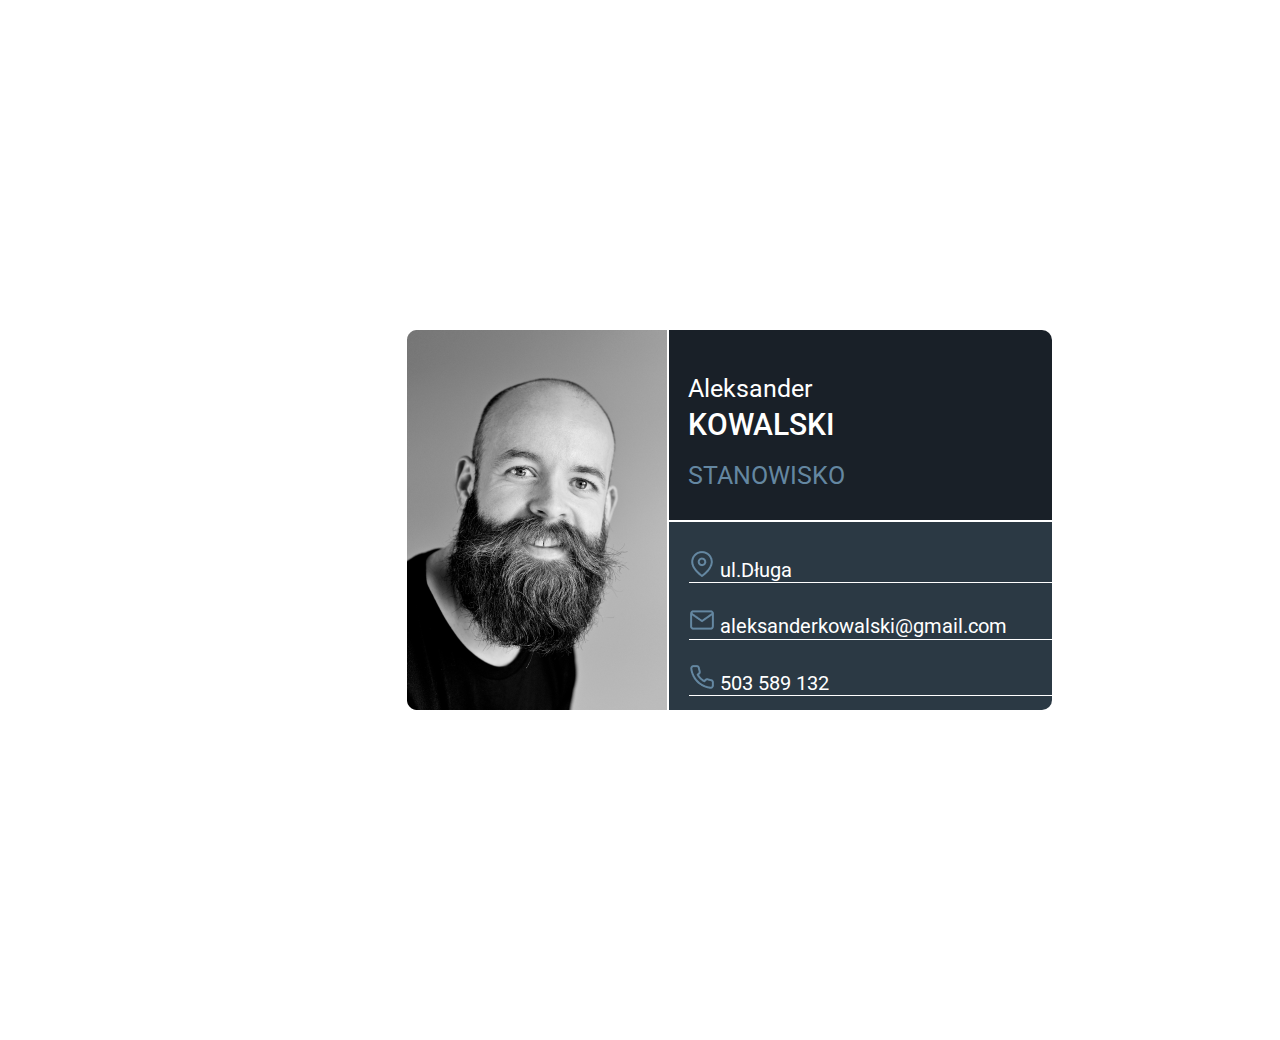
==== Lesson1_business-card/index.html @ 0738c22d "Lesson1 - Add directory with files" ====
<!DOCTYPE html>
<html lang="en">
  <head>
    <meta charset="UTF-8">
    <title>Business card</title>
    <link rel="stylesheet" href="styles.css">
    <link rel="preconnect" href="https://fonts.googleapis.com">
    <link rel="preconnect" href="https://fonts.gstatic.com" crossorigin>
    <link href="https://fonts.googleapis.com/css2?family=Roboto:wght@400;500&display=swap" rel="stylesheet">
  </head>
  <body>
    <div class="page">
      <div class="business-card">
        <div class="photo-section">
          <img src="Photo.png">
        </div>
        <div class="personal-data">
          <div class="name-data">
            <div class="name-surname">
              <div class="text name">Aleksander</div>
              <div class="text surname">KOWALSKI</div>
            </div>
            <div class="work">STANOWISKO</div>
          </div>
          <div class="text contact-data">
            <div class="street">
              <span><img src="map-pin.png"></span>
              <span class="street-data">ul.Długa</span>
            </div>
            <div class="email">
              <span><img src="mail.png"></span>
              <span class="email-data">aleksanderkowalski@gmail.com</span>
            </div>
            <div class="phone">
              <span><img src="phone.png"></span>
              <span class="phone-data">503 589 132</span>
            </div>
          </div>
        </div>
      </div>
    </div>
  </body>
</html>
---- Lesson1_business-card/styles.css ----
.page{
    width: 1440px;
    height: 1024px;
    top: -513px;
    left: -125px;
    gap: 0px;
    border-radius: 20px 0px 0px 0px;
    opacity: 0px;    
    display: flex;
    justify-content: center;
    align-items: center;
}

.business-card{
    width: 643px;
    height: 380px;
    top: -513px;
    left: -125px;
    gap: 0px;
    border-radius: 20px 0px 0px 0px;
    opacity: 0px;
    display: flex;
}

.photo-section{
    width: 260px;
    height: 380px;
    top: 322px;
    left: 399px;
    gap: 0px;
    opacity: 0px;  
    border-right: solid 2px white;
}

.personal-data{
    width: 383px;
    height: 380px;
    top: 322px;
    left: 659px;
    gap: 0px;
    opacity: 0px;  
    display: flex;  
    flex-direction: column;
}

.name-data{
    width: 383px;
    height: 190px;
    /* padding: 44px 206px 35px 19px; okomentowane bo chce o nie zapytac*/
    gap: 0px;
    border-radius: 0px 10px 0px 0px;
    opacity: 0px; 
    background-color: #192028;
    border-bottom: solid 1px white;
    display: flex;
    flex-direction: column;
}

.contact-data{
    width: 363px;
    height: 132px;
    top: 190px;
    /* padding: 29px 0px 29px 20px; okomentowane bo chce o nie zapytac*/
    border-radius: 0px 0px 10px 0px;
    opacity: 0px;
    background-color: #2B3944;
    font-size: 20px;
    line-height: 23.44px;
    border-top: solid 1px white;
    display: flex;
    flex-direction: column;
    padding: 29px 0px 27px 20px;
    gap: 24px;
    color: #FFFFFF;
    font-weight: 400;
}

.name-surname{
    margin: 44px 0px 0px 19px;
    gap: 4px;
    opacity: 0px;
    display: flex;
    flex-direction: column;
    gap: 4px;
}
.name{
    font-size: 25px;
    line-height: 29.3px;
    width: 147px;
    color: #FFFFFF;
    font-weight: 400;
}

.surname{
    font-size: 30px;
    font-weight: 500;
    line-height: 35.16px;
    color: #FFFFFF;
}

.work{
    width: 157px;
    height: 29px;
    opacity: 0px;
    font-size: 25px;
    line-height: 29.3px;
    margin: 0px 0px 19px;
    color: #6487A1; 
    font-family: Roboto;
    text-align: left;   
    font-weight: 400;
    padding: 19px 206px 0px 19px;
}

.text{
    font-family: Roboto;
    text-align: left;   
}

/*podkreslenie tylko do konca tekstu
 .street-data, .email-data, .phone-data{
    border-bottom: solid 1px white;
} */

.street, .email, .phone{
    border-bottom: solid 1px white;
}
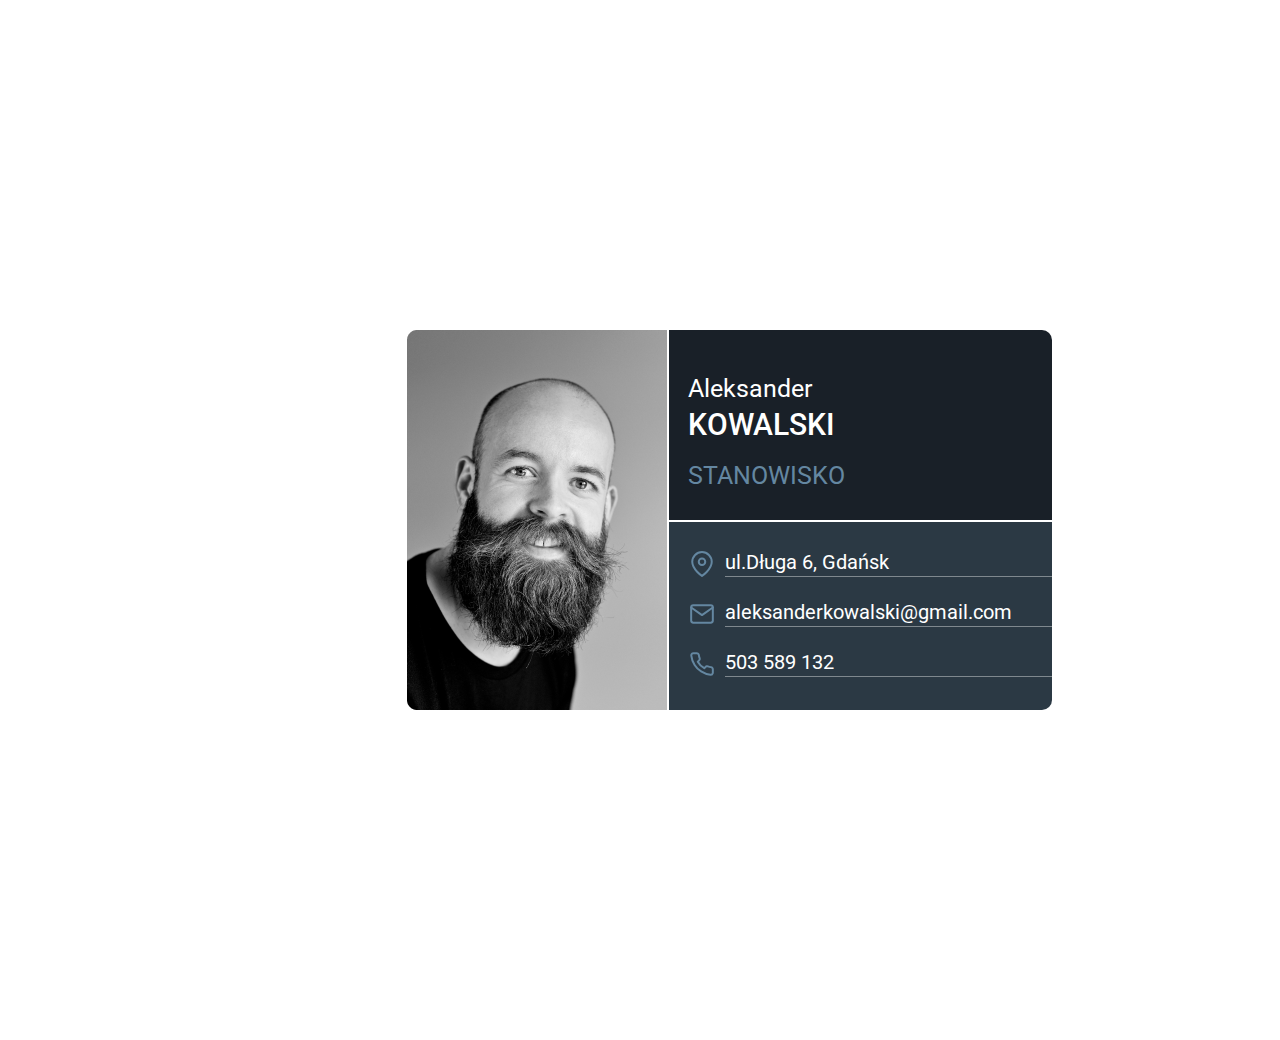
==== commit 189208cb: "fix html & css file" ====
--- a/Lesson1_business-card/index.html
+++ b/Lesson1_business-card/index.html
@@ -20,20 +20,25 @@
               <div class="text name">Aleksander</div>
               <div class="text surname">KOWALSKI</div>
             </div>
-            <div class="work">STANOWISKO</div>
+            <div class="text work">STANOWISKO</div>
           </div>
           <div class="text contact-data">
             <div class="street">
-              <span><img src="map-pin.png"></span>
-              <span class="street-data">ul.Długa</span>
+                <img src="map-pin.svg">
+              <span class="street_txt"> 
+                ul.Długa 6, Gdańsk
+              </span>
             </div>
             <div class="email">
-              <span><img src="mail.png"></span>
-              <span class="email-data">aleksanderkowalski@gmail.com</span>
+              <img src="mail.svg">
+              <div class="email_txt">
+                aleksanderkowalski@gmail.com
+              </div>
             </div>
             <div class="phone">
-              <span><img src="phone.png"></span>
-              <span class="phone-data">503 589 132</span>
+              <img src="phone.svg">
+              <div class="phone_txt">
+                503 589 132
             </div>
           </div>
         </div>
--- a/Lesson1_business-card/styles.css
+++ b/Lesson1_business-card/styles.css
@@ -1,25 +1,18 @@
+
 .page{
     width: 1440px;
     height: 1024px;
-    top: -513px;
-    left: -125px;
-    gap: 0px;
-    border-radius: 20px 0px 0px 0px;
-    opacity: 0px;    
+    border-left: 20px;
     display: flex;
     justify-content: center;
     align-items: center;
 }
 
 .business-card{
+    display: flex;
     width: 643px;
     height: 380px;
-    top: -513px;
-    left: -125px;
-    gap: 0px;
-    border-radius: 20px 0px 0px 0px;
-    opacity: 0px;
-    display: flex;
+    gap: 2px;
 }
 
 .photo-section{
@@ -27,46 +20,35 @@
     height: 380px;
     top: 322px;
     left: 399px;
-    gap: 0px;
-    opacity: 0px;  
-    border-right: solid 2px white;
 }
 
 .personal-data{
+    display: flex;  
+    flex-direction: column;
     width: 383px;
     height: 380px;
     top: 322px;
     left: 659px;
-    gap: 0px;
-    opacity: 0px;  
-    display: flex;  
-    flex-direction: column;
+    gap: 2px;
 }
 
 .name-data{
+    display: flex;
+    flex-direction: column;
     width: 383px;
     height: 190px;
-    /* padding: 44px 206px 35px 19px; okomentowane bo chce o nie zapytac*/
-    gap: 0px;
-    border-radius: 0px 10px 0px 0px;
-    opacity: 0px; 
+    border-top-right-radius: 10px;
     background-color: #192028;
-    border-bottom: solid 1px white;
-    display: flex;
-    flex-direction: column;
 }
 
 .contact-data{
     width: 363px;
     height: 132px;
     top: 190px;
-    /* padding: 29px 0px 29px 20px; okomentowane bo chce o nie zapytac*/
-    border-radius: 0px 0px 10px 0px;
-    opacity: 0px;
+    border-bottom-right-radius: 10px;
     background-color: #2B3944;
     font-size: 20px;
     line-height: 23.44px;
-    border-top: solid 1px white;
     display: flex;
     flex-direction: column;
     padding: 29px 0px 27px 20px;
@@ -76,11 +58,9 @@
 }
 
 .name-surname{
-    margin: 44px 0px 0px 19px;
-    gap: 4px;
-    opacity: 0px;
     display: flex;
     flex-direction: column;
+    margin: 44px 0px 0px 19px;
     gap: 4px;
 }
 .name{
@@ -101,15 +81,13 @@
 .work{
     width: 157px;
     height: 29px;
-    opacity: 0px;
-    font-size: 25px;
     line-height: 29.3px;
-    margin: 0px 0px 19px;
+    padding: 19px 206px 0px 19px;
     color: #6487A1; 
     font-family: Roboto;
+    font-size: 25px;
     text-align: left;   
     font-weight: 400;
-    padding: 19px 206px 0px 19px;
 }
 
 .text{
@@ -117,11 +95,13 @@
     text-align: left;   
 }
 
-/*podkreslenie tylko do konca tekstu
- .street-data, .email-data, .phone-data{
-    border-bottom: solid 1px white;
-} */
+.street, .email, .phone{
+    display: flex;
+    gap: 10px;
+}
 
-.street, .email, .phone{
-    border-bottom: solid 1px white;
+
+.street_txt, .email_txt, .phone_txt{
+    width: 100%;
+    border-bottom: solid 1px rgba(255, 255, 255, 0.4);
 }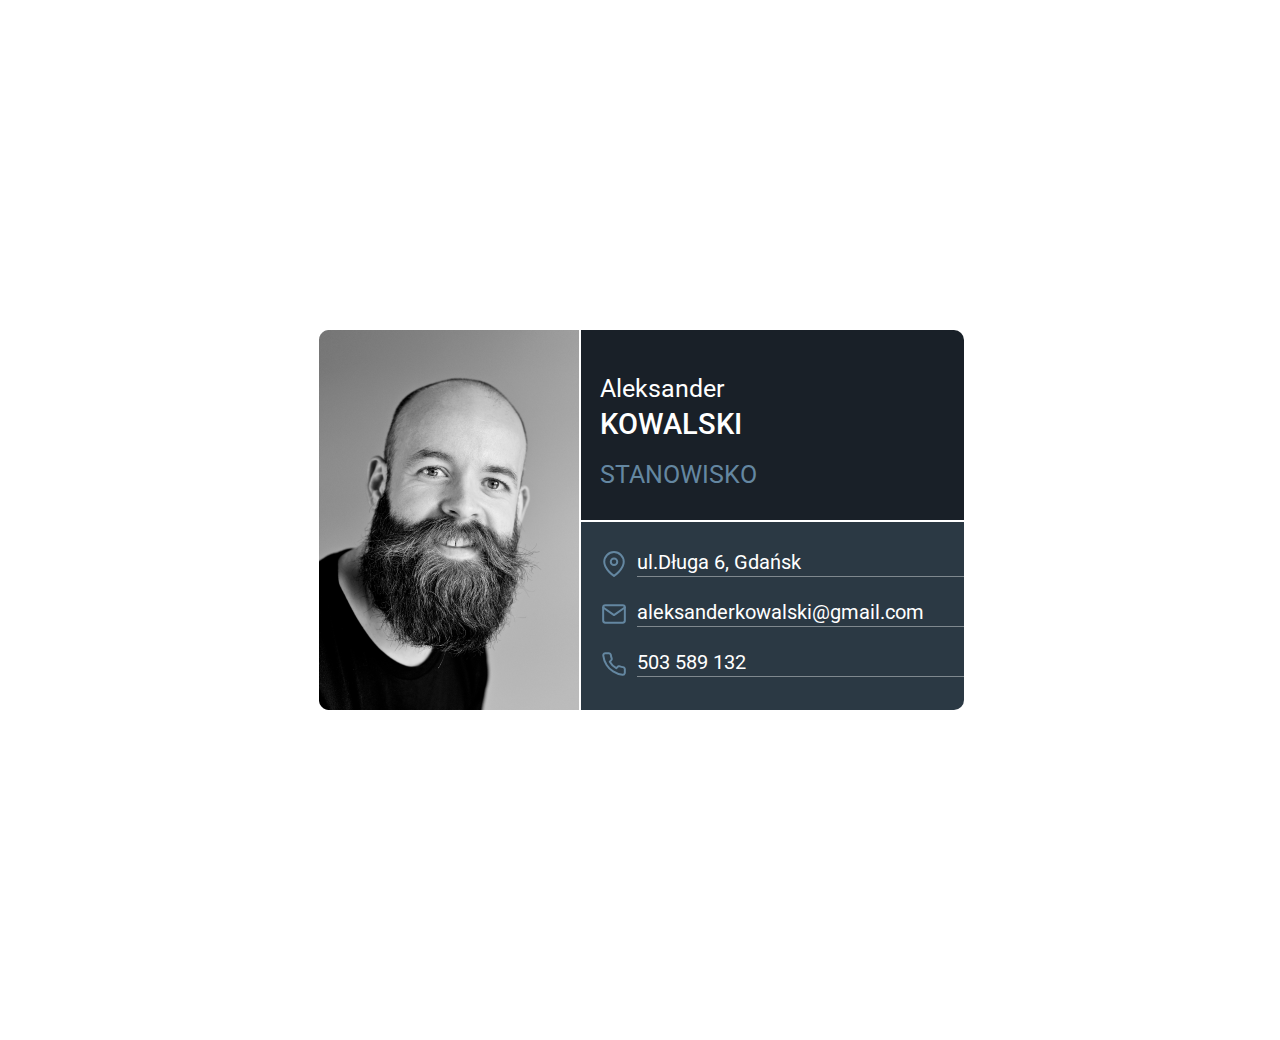
==== commit 0897eeb1: "PR fixes" ====
--- a/Lesson1_business-card/index.html
+++ b/Lesson1_business-card/index.html
@@ -17,27 +17,27 @@
         <div class="personal-data">
           <div class="name-data">
             <div class="name-surname">
-              <div class="text name">Aleksander</div>
-              <div class="text surname">KOWALSKI</div>
+              <div class="name">Aleksander</div>
+              <div class="surname">KOWALSKI</div>
             </div>
-            <div class="text work">STANOWISKO</div>
+            <div class="work">STANOWISKO</div>
           </div>
-          <div class="text contact-data">
+          <div class="contact-data">
             <div class="street">
                 <img src="map-pin.svg">
-              <span class="street_txt"> 
+              <span class="street-txt"> 
                 ul.Długa 6, Gdańsk
               </span>
             </div>
             <div class="email">
               <img src="mail.svg">
-              <div class="email_txt">
+              <div class="email-txt">
                 aleksanderkowalski@gmail.com
               </div>
             </div>
             <div class="phone">
               <img src="phone.svg">
-              <div class="phone_txt">
+              <div class="phone-txt">
                 503 589 132
             </div>
           </div>
--- a/Lesson1_business-card/styles.css
+++ b/Lesson1_business-card/styles.css
@@ -1,5 +1,4 @@
-
-.page{
+.page {
     width: 1440px;
     height: 1024px;
     border-left: 20px;
@@ -8,21 +7,21 @@
     align-items: center;
 }
 
-.business-card{
+.business-card {
     display: flex;
     width: 643px;
     height: 380px;
     gap: 2px;
 }
 
-.photo-section{
+.photo-section {
     width: 260px;
     height: 380px;
     top: 322px;
     left: 399px;
 }
 
-.personal-data{
+.personal-data {
     display: flex;  
     flex-direction: column;
     width: 383px;
@@ -32,7 +31,7 @@
     gap: 2px;
 }
 
-.name-data{
+.name-data {
     display: flex;
     flex-direction: column;
     width: 383px;
@@ -41,7 +40,7 @@
     background-color: #192028;
 }
 
-.contact-data{
+.contact-data {
     width: 363px;
     height: 132px;
     top: 190px;
@@ -57,13 +56,14 @@
     font-weight: 400;
 }
 
-.name-surname{
+.name-surname {
     display: flex;
     flex-direction: column;
     margin: 44px 0px 0px 19px;
     gap: 4px;
 }
-.name{
+
+.name {
     font-size: 25px;
     line-height: 29.3px;
     width: 147px;
@@ -71,37 +71,35 @@
     font-weight: 400;
 }
 
-.surname{
-    font-size: 30px;
+.surname {
+    font-size: 180%;
     font-weight: 500;
-    line-height: 35.16px;
+    line-height: normal;
     color: #FFFFFF;
 }
 
-.work{
+.work {
     width: 157px;
     height: 29px;
-    line-height: 29.3px;
-    padding: 19px 206px 0px 19px;
-    color: #6487A1; 
-    font-family: Roboto;
-    font-size: 25px;
-    text-align: left;   
+    font-size: 25px; 
     font-weight: 400;
+    margin: 19px 0px 0px 19px;
 }
 
-.text{
-    font-family: Roboto;
-    text-align: left;   
-}
-
-.street, .email, .phone{
+.street, .email, .phone {
     display: flex;
     gap: 10px;
 }
 
-
-.street_txt, .email_txt, .phone_txt{
+.street-txt, .email-txt, .phone-txt {
     width: 100%;
     border-bottom: solid 1px rgba(255, 255, 255, 0.4);
+}
+
+body {
+    display: flex;;
+    line-height: 29.3px;
+    color: #6487A1; 
+    font-family: Roboto;
+    text-align: left;  
 }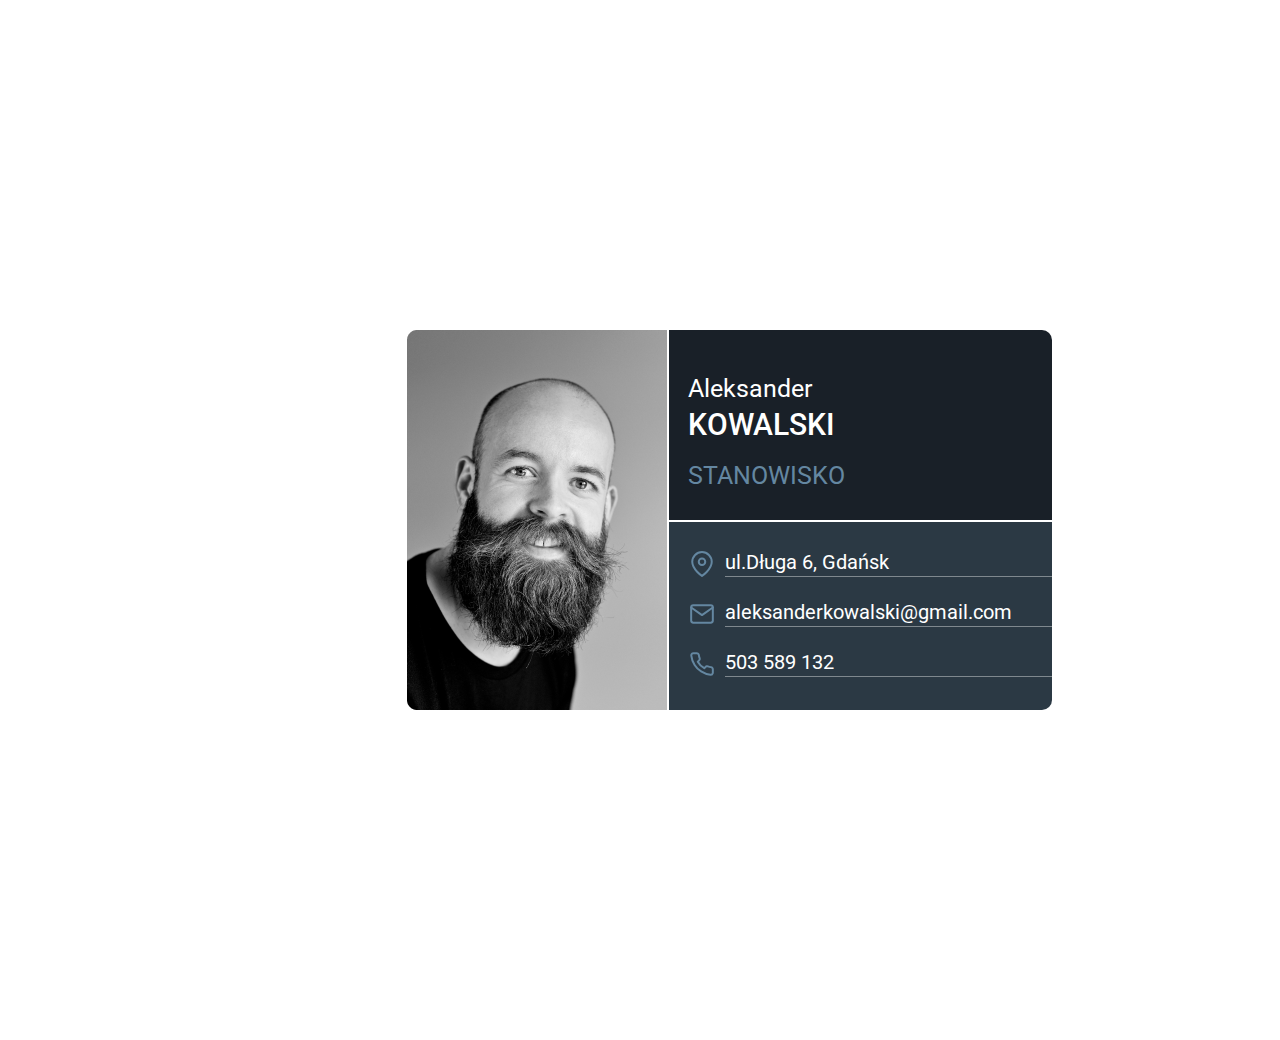
==== commit 25b72d47: "PR fixes" ====
--- a/Lesson1_business-card/index.html
+++ b/Lesson1_business-card/index.html
@@ -17,32 +17,33 @@
         <div class="personal-data">
           <div class="name-data">
             <div class="name-surname">
-              <div class="name">Aleksander</div>
-              <div class="surname">KOWALSKI</div>
+              <div class="text name">aleksander</div>
+              <div class="text surname">kowalski</div>
             </div>
-            <div class="work">STANOWISKO</div>
+            <div class="text work">stanowisko</div>
           </div>
-          <div class="contact-data">
+          <div class="text contact-data">
             <div class="street">
-                <img src="map-pin.svg">
-              <span class="street-txt"> 
+              <img src="map-pin.svg">
+              <span class="contact-data-text"> 
                 ul.Długa 6, Gdańsk
               </span>
             </div>
             <div class="email">
               <img src="mail.svg">
-              <div class="email-txt">
+              <span class="contact-data-text">
                 aleksanderkowalski@gmail.com
-              </div>
+              </span>
             </div>
             <div class="phone">
               <img src="phone.svg">
-              <div class="phone-txt">
+              <span class="contact-data-text">
                 503 589 132
+              </span>
             </div>
           </div>
         </div>
       </div>
     </div>
   </body>
-</html>+</html>
--- a/Lesson1_business-card/styles.css
+++ b/Lesson1_business-card/styles.css
@@ -1,3 +1,4 @@
+
 .page {
     width: 1440px;
     height: 1024px;
@@ -69,21 +70,33 @@
     width: 147px;
     color: #FFFFFF;
     font-weight: 400;
+    text-transform: capitalize;
 }
 
 .surname {
-    font-size: 180%;
+    font-size: 30px;
     font-weight: 500;
-    line-height: normal;
+    line-height: 35.16px;
     color: #FFFFFF;
+    text-transform: uppercase;
 }
 
 .work {
     width: 157px;
     height: 29px;
-    font-size: 25px; 
+    line-height: 29.3px;
+    padding: 19px 206px 0px 19px;
+    color: #6487A1; 
+    font-family: Roboto;
+    font-size: 25px;
+    text-align: left;   
     font-weight: 400;
-    margin: 19px 0px 0px 19px;
+    text-transform: uppercase;
+}
+
+.text {
+    font-family: Roboto;
+    text-align: left;   
 }
 
 .street, .email, .phone {
@@ -91,15 +104,7 @@
     gap: 10px;
 }
 
-.street-txt, .email-txt, .phone-txt {
+.contact-data-text {
     width: 100%;
     border-bottom: solid 1px rgba(255, 255, 255, 0.4);
 }
-
-body {
-    display: flex;;
-    line-height: 29.3px;
-    color: #6487A1; 
-    font-family: Roboto;
-    text-align: left;  
-}